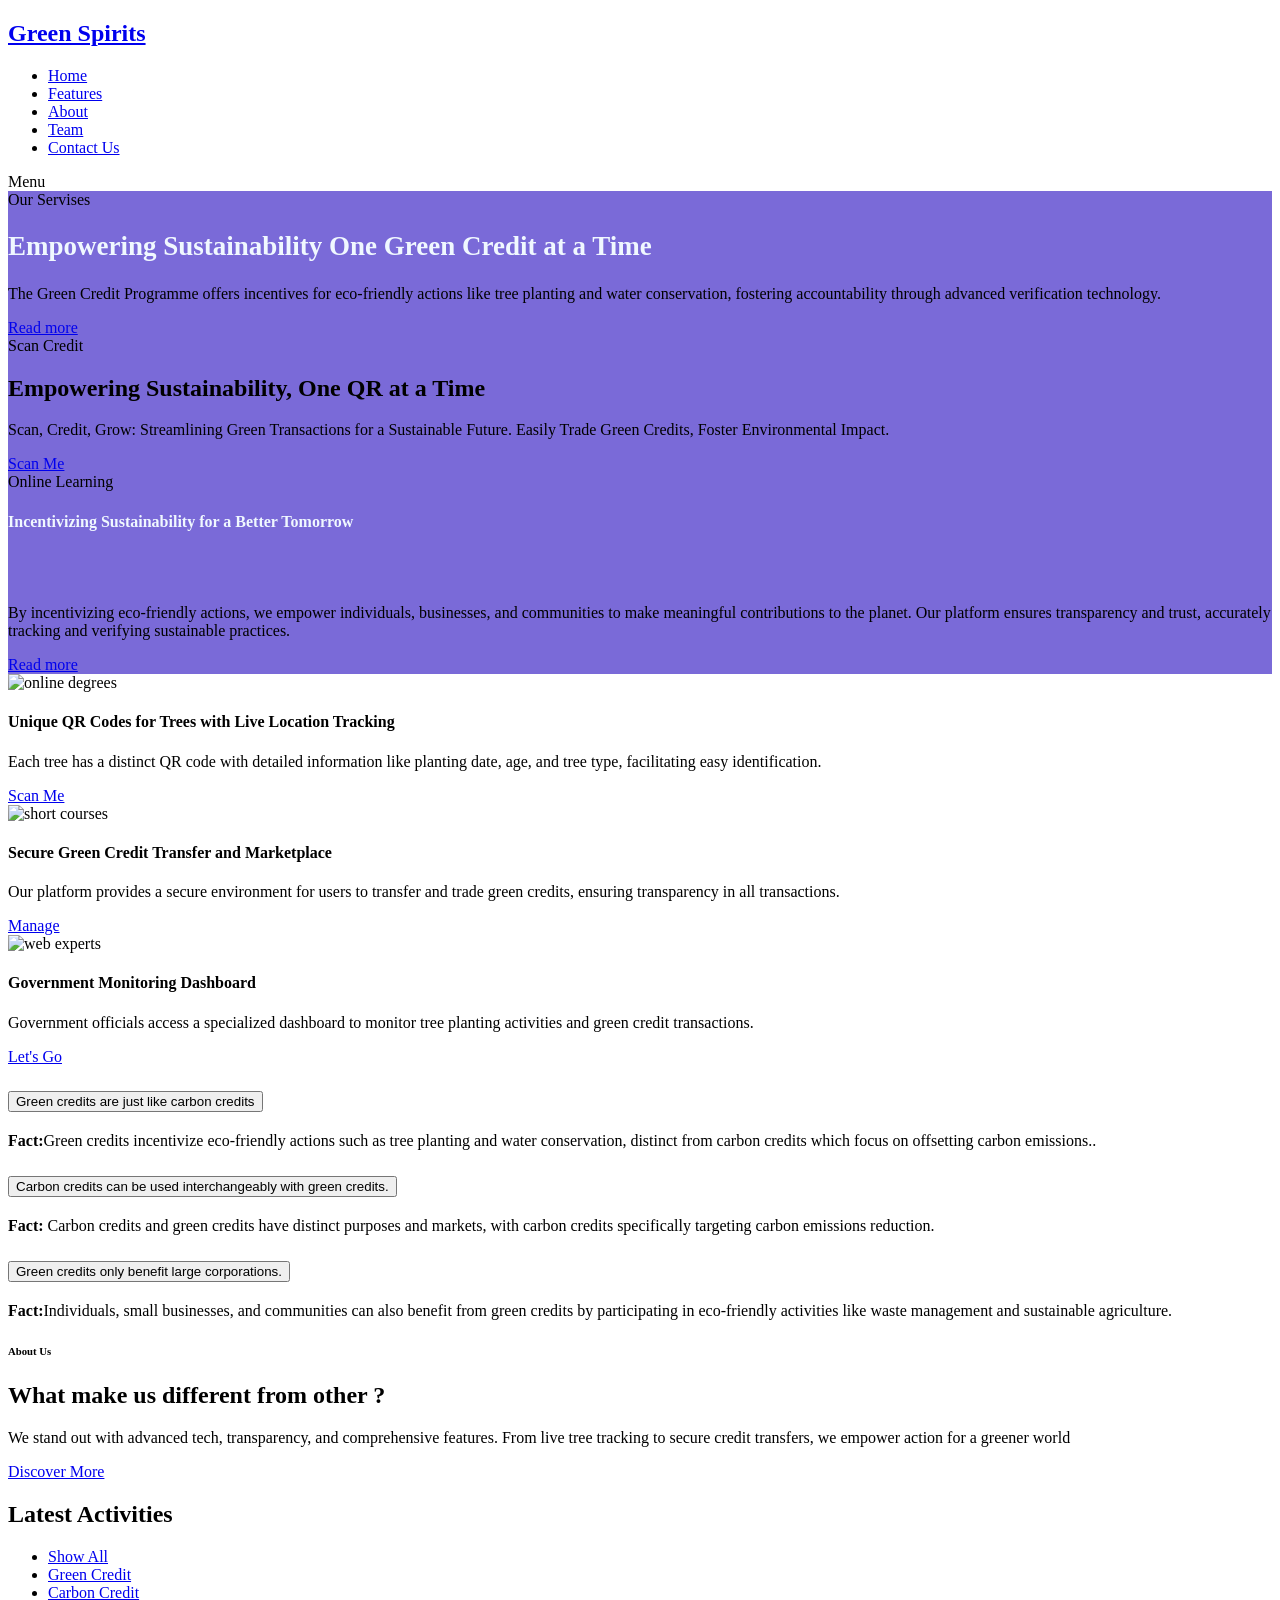
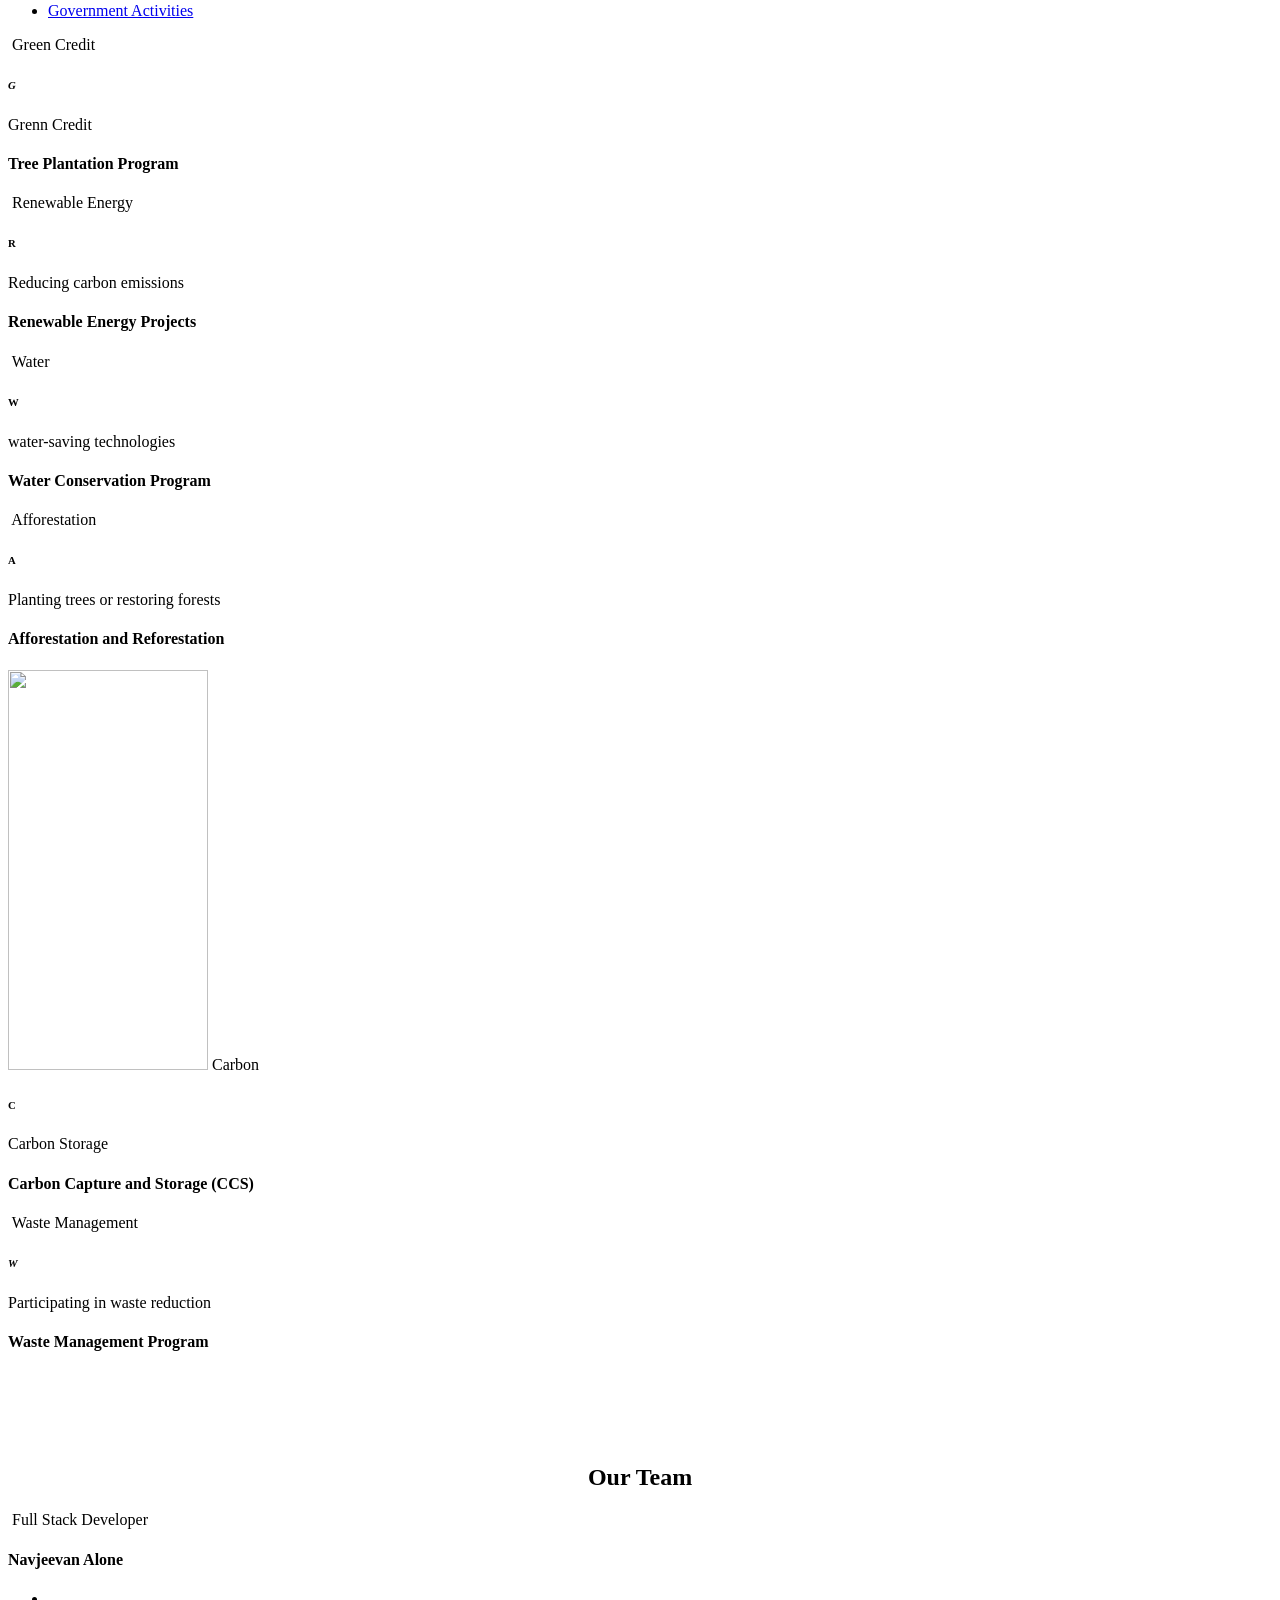
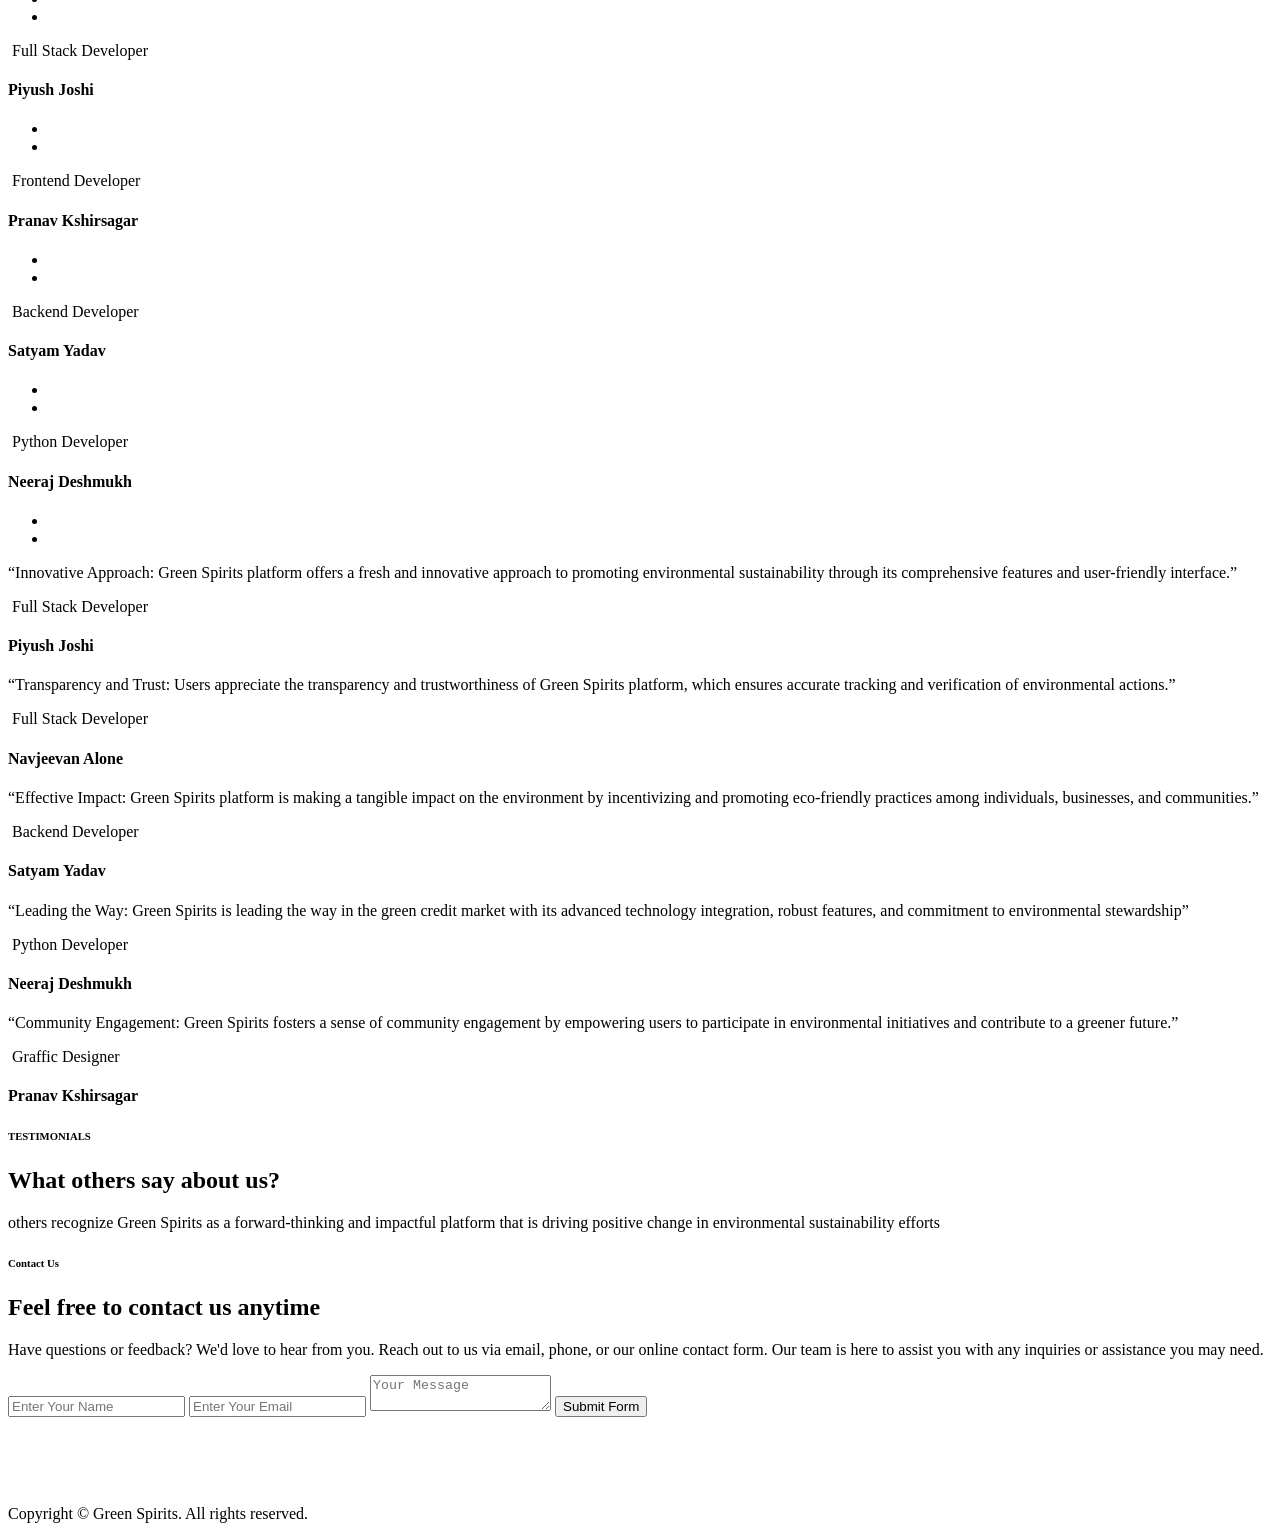
==== afterlogin.html @ 612f31e4 "Add files via upload" ====
<!DOCTYPE html>
<html lang="en">

  <head>

    <meta charset="utf-8">
    <meta name="viewport" content="width=device-width, initial-scale=1, shrink-to-fit=no">
    <link href="https://fonts.googleapis.com/css2?family=Poppins:wght@100;200;300;400;500;600;700;800;900&display=swap" rel="stylesheet">

    <title>Green Sprint - Redirecting...</title>

    <!-- Bootstrap core CSS -->
    <link href="vendor/bootstrap/css/bootstrap.min.css" rel="stylesheet">

    <link rel="icon" href="/scholar-1.0.0/assets/images/green spirt (1).png" type="image/x-icon">

    <!-- Supabase -->
    <script src="https://cdn.jsdelivr.net/npm/@supabase/supabase-js@2"></script>
    <script src="assets/js/config.js"></script>
    <script src="assets/js/supabase-client.js"></script>
    <script src="assets/js/auth.js"></script>

    <script>
      // Redirect to new dashboard
      document.addEventListener('DOMContentLoaded', async () => {
        GreenSprintDB.init();
        await AuthService.init();
        
        if (AuthService.isLoggedIn()) {
          window.location.href = 'dashboard.html';
        } else {
          window.location.href = 'login.html';
        }
      });
    </script>

    <!-- Additional CSS Files -->
    <link rel="stylesheet" href="assets/css/fontawesome.css">
    <link rel="stylesheet" href="assets/css/templatemo-scholar.css">
    <link rel="stylesheet" href="assets/css/owl.css">
    <link rel="stylesheet" href="assets/css/animate.css">
    <link rel="stylesheet"href="https://unpkg.com/swiper@7/swiper-bundle.min.css"/>
<!--

TemplateMo 586 Scholar

https://templatemo.com/tm-586-scholar

-->
  </head>

<body>

  <!-- ***** Preloader Start ***** -->
  <div id="js-preloader" class="js-preloader">
    <div class="preloader-inner">
      <span class="dot"></span>
      <div class="dots">
        <span></span>
        <span></span>
        <span></span>
      </div>
    </div>
  </div>
  <!-- ***** Preloader End ***** -->




<!--chatbot start    -->

  <script src="https://cdn.botpress.cloud/webchat/v1/inject.js"></script>
<script>
  window.botpressWebChat.init({
      "composerPlaceholder": "Enter Your Query ....",
      "botConversationDescription": "Helping Hand Towards Environment",
      "botId": "1c7bd4be-5b10-46ab-ae48-ccdf645365b9",
      "hostUrl": "https://cdn.botpress.cloud/webchat/v1",
      "messagingUrl": "https://messaging.botpress.cloud",
      "clientId": "1c7bd4be-5b10-46ab-ae48-ccdf645365b9",
      "webhookId": "aed8e1c9-b638-4c01-9fa4-49dba5bdf9b0",
      "lazySocket": true,
      "themeName": "prism",
      "botName": "Green Sprit",
      "phoneNumber": "+91 7588322212",
      "emailAddress": "drigoon2512M@gmail.com",
      "website": "https://piyush-joshi1.github.io/Green_Spirt/",
      "stylesheet": "https://webchat-styler-css.botpress.app/prod/6331f7d7-b573-46ec-953d-1a7614da09fb/v50190/style.css",
      "frontendVersion": "v1",
      "showBotInfoPage": true,
      "enableConversationDeletion": true,
      "theme": "prism",
      "themeColor": "#46a758",
      "allowedOrigins": []
  });
</script>

<!--   cahtbot end -->

  
  <!-- ***** Header Area Start ***** -->
  <header class="header-area header-sticky">
    <div class="container">
        <div class="row">
            <div class="col-12">
                <nav class="main-nav">
                    <!-- ***** Logo Start ***** -->

                    <a href="index.html" class="logo">
                        <h1>Green&nbsp;Spirits</h1>
                    </a>
                    
                    <!-- ***** Logo End ***** -->
                    <!-- ***** Serach Start ***** -->
                    
                    <!-- ***** Serach Start ***** -->
                    <!-- ***** Menu Start ***** -->
                    <ul class="nav">
                      <li class="scroll-to-section"><a href="#top" class="active">Home</a></li>
                      <li class="scroll-to-section"><a href="#services">Features</a></li>
                      <li class="scroll-to-section"><a href="#courses">About</a></li>
                      <li class="scroll-to-section"><a href="#team">Team</a></li>
                      <li class="scroll-to-section"><a href="#contact-form">Contact Us</a></li>
<!--                       <li class="scroll-to-section"><a href="./nlogin/dist/login.html">Login</a></li> -->
                  </ul>   
                    <a class='menu-trigger'>
                        <span>Menu</span>
                    </a>
                    <!-- ***** Menu End ***** -->
                </nav>
            </div>
        </div>
    </div>
  </header>
  <!-- ***** Header Area End ***** -->

  <div class="main-banner" id="top" class="img-fluid" style="background-color: #7a6ad8;">
    <div class="container">
      <div class="row">
        <div class="col-lg-12">
          <div class="owl-carousel owl-banner">
            <div class="item item-1">
              <div class="header-text">
                <span class="category">Our Servises</span>
                <h2 style="font-size: 27px;color:aliceblue">Empowering Sustainability One Green Credit at a Time</h3>
                <p style="">The Green Credit Programme offers incentives for eco-friendly actions like tree planting and water conservation, fostering accountability through advanced verification technology.</p>
                <div class="buttons">
                  <div class="main-button">
                    <a href="https://pib.gov.in/PressReleasePage.aspx?PRID=1989495">Read more</a>
                  </div>
                  <div class="icon-button">
                  </div>
                </div>
              </div>
            </div>
            <div class="item item-2">
              <div class="header-text">
                <span class="category">Scan Credit</span>
                <br>
                <h2>Empowering Sustainability, One QR at a Time</h2>
                <p>Scan, Credit, Grow: Streamlining Green Transactions for a Sustainable Future. Easily Trade Green Credits, Foster Environmental Impact.</p>
                <div class="buttons">
                  <div class="main-button">
                    <a href="https://en.wikipedia.org/wiki/National_Action_Plan_for_Climate_Change">Scan Me</a>
                  </div>
                  <div class="icon-button">
                  </div>
                </div>
              </div>
            </div>
            <div class="item item-3">

              <div class="header-text">
                <span class="category">Online Learning</span>
                <h4 style="color:aliceblue">Incentivizing Sustainability for a Better Tomorrow</h2><br><br>
<p style="color: black;"> By incentivizing eco-friendly actions, we empower individuals, businesses, and communities to make meaningful contributions to the planet. Our platform ensures transparency and trust, accurately tracking and verifying sustainable practices.</p>                <div class="buttons">
                  <div class="main-button">
                    <a href="#">Read more</a>
                  </div>
                  <div class="icon-button">
                  </div>
                </div>
              </div>
            </div>
          </div>
        </div>
      </div>
    </div>
  </div>

  <div class="services section" id="services">
    <div class="container">
      <div class="row">
        <div class="col-lg-4 col-md-6">
          <div class="service-item">
            <div class="icon">
              <img src="assets/images/service-01.png" alt="online degrees">
            </div>
            <div class="main-content">
              <h4>Unique QR Codes for Trees with Live Location Tracking</h4>
              <p>Each tree has a distinct QR code with detailed information like planting date, age, and tree type, facilitating easy identification.</p>
              <div class="main-button">
                <a href="#">Scan Me</a>
              </div>
            </div>
          </div>
        </div>
        <div class="col-lg-4 col-md-6">
          <div class="service-item">
            <div class="icon">
              <img src="assets/images/service-02.png" alt="short courses">
            </div>
            <div class="main-content">
              <h4>Secure Green Credit Transfer and Marketplace</h4>
              <p>Our platform provides a secure environment for users to transfer and trade green credits, ensuring transparency in all transactions.</p>
              <div class="main-button">
                <a href="#">Manage</a>
              </div>
            </div>
          </div>
        </div>
        <div class="col-lg-4 col-md-6">
          <div class="service-item">
            <div class="icon">
              <img src="assets/images/service-03.png" alt="web experts">
            </div>
            <div class="main-content">
              <h4>Government Monitoring Dashboard</h4>
              <p>Government officials access a specialized dashboard to monitor tree planting activities and green credit transactions.</p>
              <div class="main-button">
                <a href="#">Let's Go</a>
              </div>
            </div>
          </div>
        </div>
      </div>
    </div>
  </div>

  <div class="section about-us">
    <div class="container">
      <div class="row">
        <div class="col-lg-6 offset-lg-1">
          <div class="accordion" id="accordionExample">
            <div class="accordion-item">
              <h2 class="accordion-header" id="headingOne">
                <button class="accordion-button" type="button" data-bs-toggle="collapse" data-bs-target="#collapseOne" aria-expanded="true" aria-controls="collapseOne">
                  Green credits are just like carbon credits                </button>
              </h2>
              <div id="collapseOne" class="accordion-collapse collapse show" aria-labelledby="headingOne" data-bs-parent="#accordionExample">
                <div class="accordion-body">
                  <strong>Fact:</strong>Green credits incentivize eco-friendly actions such as tree planting and water conservation, distinct from carbon credits which focus on offsetting carbon emissions..
                </div>
              </div>
            </div>
            <div class="accordion-item">
              <h2 class="accordion-header" id="headingTwo">
                <button class="accordion-button collapsed" type="button" data-bs-toggle="collapse" data-bs-target="#collapseTwo" aria-expanded="false" aria-controls="collapseTwo">
                  Carbon credits can be used interchangeably with green credits.
                </button>
              </h2>
              <div id="collapseTwo" class="accordion-collapse collapse" aria-labelledby="headingTwo" data-bs-parent="#accordionExample">
                <div class="accordion-body">
                  <strong>Fact:</strong> Carbon credits and green credits have distinct purposes and markets, with carbon credits specifically targeting carbon emissions reduction.
                </div>
              </div>
            </div>
            <div class="accordion-item">
              <h2 class="accordion-header" id="headingThree">
                <button class="accordion-button collapsed" type="button" data-bs-toggle="collapse" data-bs-target="#collapseThree" aria-expanded="false" aria-controls="collapseThree">
                  Green credits only benefit large corporations.
                </button>
              </h2>
              <div id="collapseThree" class="accordion-collapse collapse" aria-labelledby="headingThree" data-bs-parent="#accordionExample">
                <div class="accordion-body">
                  <strong>Fact:</strong>Individuals, small businesses, and communities can also benefit from green credits by participating in eco-friendly activities like waste management and sustainable agriculture.
                </div>
              </div>
            </div>
            
          </div>
        </div>
        <div class="col-lg-5 align-self-center">
          <div class="section-heading">
            <h6>About Us</h6>
            <h2>What make us different from other ?</h2>
            <p>We stand out with advanced tech, transparency, and comprehensive features. From live tree tracking to secure credit transfers, we empower action for a greener world</p>
            <div class="main-button">
              <a href="#">Discover More</a>
            </div>
          </div>
        </div>
      </div>
    </div>
  </div>

  <section class="section courses" id="courses" >
    <div class="container">
      <div class="row">
        <div class="col-lg-12 text-center">
          <div class="section-heading">
            <h2>Latest Activities</h2>
          </div>
        </div>
      </div>
      <ul class="event_filter">
        <li>
          <a class="is_active" href="#!" data-filter="*">Show All</a>
        </li>
        <li>
          <a href="#!" data-filter=".design">Green Credit</a>
        </li>
        <li>
          <a href="#!" data-filter=".development">Carbon Credit</a>
        </li>
        <li>
          <a href="#!" data-filter=".wordpress">Government Activities</a>
        </li>
      </ul>
      <div class="row event_box">
        <div class="col-lg-4 col-md-6 align-self-center mb-30 event_outer col-md-6 design">
          <div class="events_item">
            <div class="thumb">
              <a href="https://pib.gov.in/PressReleaseIframePage.aspx?PRID=1967476"><img src="assets/images/Gemini_Generated_Image_szfjutszfjutszfj.jpeg" alt=""></a>
              <span class="category">Green Credit</span>
              <span class="price"><h6><em>G</em></h6></span>
            </div>
            <div class="down-content">
              <span class="author"> Grenn Credit</span>
              <h4>Tree Plantation Program</h4>
            </div>
          </div>
        </div>
        <div class="col-lg-4 col-md-6 align-self-center mb-30 event_outer col-md-6  development">
          <div class="events_item">
            <div class="thumb">
              <a href="https://pib.gov.in/PressReleaseIframePage.aspx?PRID=1983766"><img src="assets/images/Gemini_Generated_Image_j8ejslj8ejslj8ej.jpeg" alt=""></a>
              <span class="category">Renewable Energy</span>
              <span class="price"><h6><em></em>R</h6></span>
            </div>
            <div class="down-content">
              <span class="author">Reducing carbon emissions</span>
              <h4>Renewable Energy Projects</h4>
            </div>
          </div>
        </div>
        <div class="col-lg-4 col-md-6 align-self-center mb-30 event_outer col-md-6 design wordpress">
          <div class="events_item">
            <div class="thumb">
              <a href="https://waterstep.org/get-involved/?gad_source=1&gclid=Cj0KCQjwpNuyBhCuARIsANJqL9NCvIuiT5fyrSCt7BA1Vn4BYKNAgz3pe0KCMaAzWIu7nJJgNMlBp2saAkQhEALw_wcB"><img src="assets/images/Gemini_Generated_Image_v1o5pnv1o5pnv1o5.jpeg" alt=""></a>
              <span class="category">Water </span>
              <span class="price"><h6><em></em>W</h6></span>
            </div>
            <div class="down-content">
              <span class="author">water-saving technologies</span>
              <h4>Water Conservation Program</h4>
            </div>
          </div>
        </div>
        <div class="col-lg-4 col-md-6 align-self-center mb-30 event_outer col-md-6 development">
          <div class="events_item">
            <div class="thumb">
              <a href="https://pib.gov.in/Pressreleaseshare.aspx?PRID=1596332"><img src="assets/images/Gemini_Generated_Image_2i4qqn2i4qqn2i4q.jpeg" alt=""></a>
              <span class="category">Afforestation</span>
              <span class="price"><h6><em></em>A</h6></span>
            </div>
            <div class="down-content">
              <span class="author">Planting trees or restoring forests</span>
              <h4>Afforestation and Reforestation</h4>
            </div>
          </div>
        </div>
        <div class="col-lg-4 col-md-6 align-self-center mb-30 event_outer col-md-6 wordpress development">
          <div class="events_item">
            <div class="thumb">
              <a href="https://pib.gov.in/PressReleasePage.aspx?PRID=1923458"><img src="assets/images/Gemini_Generated_Image_d7zc1sd7zc1sd7zc.jpeg" alt="" height="400px" width="200px"></a>
              <span class="category">Carbon </span>
              <span class="price"><h6><em></em>C</h6></span>
            </div>
            <div class="down-content">
              <span class="author">Carbon Storage</span>
              <h4>Carbon Capture and Storage (CCS)</h4>
            </div>
          </div>
        </div>

        <div class="col-lg-4 col-md-6 align-self-center mb-30 event_outer col-md-6 wordpress design">
          <div class="events_item">
            <div class="thumb">
              <a href="https://www.investindia.gov.in/waste-to-wealth"><img src="assets/images/Gemini_Generated_Image_vrzmnvrzmnvrzmnv.jpeg" alt=""></a>
              <span class="category">Waste Management</span>
              <span class="price"><h6><em>W</em></h6></span>
            </div>
            <div class="down-content">
              <span class="author">Participating in waste reduction</span>
              <h4>Waste Management Program</h4>
            </div>
          </div>
        </div>
      </div>
    </div>
  </section>
<br><br><br>
 
<br>
<center> <h2>Our Team</h2></center>
     
 



  <div class="team section" id="team">
    <div class="container" >
      <div class="row">
        <div class="col-lg-4 col-md-6">
          <div class="team-member">
            <div class="main-content">
              <img src="assets/images/WhatsApp Image 2024-05-28 at 5.26.46 PM (1).jpeg" alt="">
              <span class="category">Full Stack Developer</span>
              <h4>Navjeevan Alone</h4>
              <ul class="social-icons">
                <li><a href="https://www.instagram.com/navjeevanalone1/"><i class="fab fa-instagram"></i></a></li>
                <li><a href="https://www.linkedin.com/in/navjeevanalone/"><i class="fab fa-linkedin"></i></a></li>
              </ul>
            </div>
          </div>
        </div>

        <div class="col-lg-4 col-md-6">
          <div class="team-member">
            <div class="main-content">
              <img src="assets/images/Untitled design (5).png" alt="">
              <span class="category">Full Stack Developer</span>
              <h4>Piyush Joshi</h4>
              <ul class="social-icons">
                <li><a href="https://www.instagram.com/piyush_joshi30?igsh=MXZoYmNpNDU3YXg1OQ=="><i class="fab fa-instagram"></i></a></li>
                <li><a href="https://www.linkedin.com/in/piyush-joshi-81403925a/"><i class="fab fa-linkedin"></i></a></li>
              </ul>
            </div>
          </div>
        </div>

        <div class="col-lg-4 col-md-6">
          <div class="team-member">
            <div class="main-content">
              <img src="assets/images/WhatsApp Image 2024-05-28 at 5.26.46 PM.jpeg" alt="">
              <span class="category">Frontend Developer</span>
              <h4>Pranav Kshirsagar</h4>
              <ul class="social-icons">
                <li><a href="https://www.instagram.com/piyush_joshi30?igsh=MXZoYmNpNDU3YXg1OQ=="><i class="fab fa-instagram"></i></a></li>
                <li><a href="https://www.linkedin.com/in/piyush-joshi-81403925a/"><i class="fab fa-linkedin"></i></a></li>
              </ul>
            </div>
          </div>
        </div>


        </div>
        </div>
        </div>



        <div class="team section" id="team">
          <div class="container">
            <div class="row justify-content-center"> <!-- Add justify-content-center class -->



        

        
        <div class="col-lg-4 col-md-6">
          <div class="team-member">
            <div class="main-content">
              <img src="assets/images/Untitled design (4).png" alt="">
              <span class="category">Backend Developer</span>
              <h4>Satyam Yadav</h4>
              <ul class="social-icons">
                <li><a href="https://www.instagram.com/satyam_yadav_1947?igsh=MTlwMnRwYm9qcGF2bA=="><i class="fab fa-instagram"></i></a></li>
                <li><a href="https://www.linkedin.com/in/satyam-yadav-8b9866258/"><i class="fab fa-linkedin"></i></a></li>
              </ul>
            </div>
          </div>
        </div>

        <div class="col-lg-4 col-md-6">
          <div class="team-member">
            <div class="main-content">
              <img src="assets/images/Untitled design (3).png" alt="">
              <span class="category">Python Developer</span>
              <h4>Neeraj Deshmukh</h4>
              <ul class="social-icons">
                <li><a href="https://www.instagram.com/neeraj_2028?igsh=MWExMXJ6Z2ZzbDBpZg=="><i class="fab fa-instagram"></i></a></li>
                <li><a href="https://www.linkedin.com/in/neeraj-deshmukh-/"><i class="fab fa-linkedin"></i></a></li>
              </ul>
            </div>
          </div>
        </div>


        
      </div>
    </div>
  </div> 



  <div class="section testimonials">
    <div class="container">
      <div class="row">
        <div class="col-lg-7">
          <div class="owl-carousel owl-testimonials">
            <div class="item">
              <p>“Innovative Approach: Green Spirits platform offers a fresh and innovative approach to promoting environmental sustainability through its comprehensive features and user-friendly interface.”</p>
              <div class="author">
                <img src="assets/images/Untitled design (5).png" alt="">
                <span class="category">Full Stack Developer</span>
                <h4>Piyush Joshi</h4>
              </div>
            </div>
            <div class="item">
              <p>“Transparency and Trust: Users appreciate the transparency and trustworthiness of Green Spirits platform, which ensures accurate tracking and verification of environmental actions.”</p>
              <div class="author">
                <img src="assets/images/WhatsApp Image 2024-05-28 at 5.26.46 PM (1).jpeg" alt="">
                <span class="category">Full Stack Developer</span>
                <h4>Navjeevan Alone</h4>
              </div>
            </div>
            <div class="item">
              <p>“Effective Impact: Green Spirits platform is making a tangible impact on the environment by incentivizing and promoting eco-friendly practices among individuals, businesses, and communities.”</p>
              <div class="author">
                <img src="assets/images/Untitled design (4).png" alt="">
                <span class="category">Backend Developer</span>
                <h4>Satyam Yadav</h4>
              </div>
            </div>
            <div class="item">
              <p>“Leading the Way: Green Spirits is leading the way in the green credit market with its advanced technology integration, robust features, and commitment to environmental stewardship”</p>
              <div class="author">
                <img src="assets/images/Untitled design (3).png" alt="">
                <span class="category">Python Developer</span>
                <h4>Neeraj Deshmukh</h4>
              </div>
            </div>
            <div class="item">
              <p>“Community Engagement: Green Spirits fosters a sense of community engagement by empowering users to participate in environmental initiatives and contribute to a greener future.”</p>
              <div class="author">
                <img src="assets/images/WhatsApp Image 2024-05-28 at 5.26.46 PM.jpeg" alt="">
                <span class="category">Graffic Designer</span>
                <h4>Pranav Kshirsagar</h4>
              </div>
            </div>
          </div>
        </div>
        <div class="col-lg-5 align-self-center">
          <div class="section-heading">
            <h6>TESTIMONIALS</h6>
            <h2>What others say about us?</h2>
            <p> others recognize Green Spirits as a forward-thinking and impactful platform that is driving positive change in environmental sustainability efforts</p>
          </div>
        </div>
      </div>
    </div>
  </div>

  
  <div class="contact-us section" id="contact">
    <div class="container">
      <div class="row">
        <div class="col-lg-6  align-self-center">
          <div class="section-heading">
            <h6>Contact Us</h6>
            <h2>Feel free to contact us anytime</h2>
            <p>Have questions or feedback? We'd love to hear from you. Reach out to us via email, phone, or our online contact form. Our team is here to assist you with any inquiries or assistance you may need.</p>
            
          </div>
        </div>
        <div class="col-lg-6">
          <div class="contact-us-content">
                 <form action="https://api.web3forms.com/submit" method="POST" id="contact-form">

                  <!-- Replace with your Access Key -->
                  <input type="hidden" name="access_key" value="c0884ef8-d3bb-43b1-9940-69359ff19f3c">
                 <!-- ✅ Correct. Full URL with https:// -->
<input type="hidden" name="redirect" value="https://greenspirits.vercel.app/">

                  <!-- Form Inputs. Each input must have a name="" attribute -->
                  <input type="text" name="name"  placeholder="Enter Your Name" required>
                  <input type="email" name="email" placeholder="Enter Your Email" required>
                  <textarea name="message" placeholder="Your Message" required></textarea>
              
              
              
                  <button type="submit" aria-placeholder="Submit ">Submit Form</button>

              
                 
                 
                
          </div><br>
      </div>
      <br>
      <br><br>

  <footer>
    <div class="container">
      <div class="col-lg-12">
        <p>Copyright © Green Spirits. All rights reserved. &nbsp;&nbsp;&nbsp; </p>
      </div>
    </div>
  </footer>

  <!-- Scripts -->
  <!-- Bootstrap core JavaScript -->
  <script src="vendor/jquery/jquery.min.js"></script>
  <script src="vendor/bootstrap/js/bootstrap.min.js"></script>
  <script src="assets/js/isotope.min.js"></script>
  <script src="assets/js/owl-carousel.js"></script>
  <script src="assets/js/counter.js"></script>
  <script src="assets/js/custom.js"></script>
  <script>
    window.onload = function() {
        // Reset the form fields when the page loads
        document.getElementById("form").reset();
        alert("mail send succesfully")

        
    };
</script>

  <script src="https://web3forms.com/client/script.js" async defer></script>


  </body>
</html>
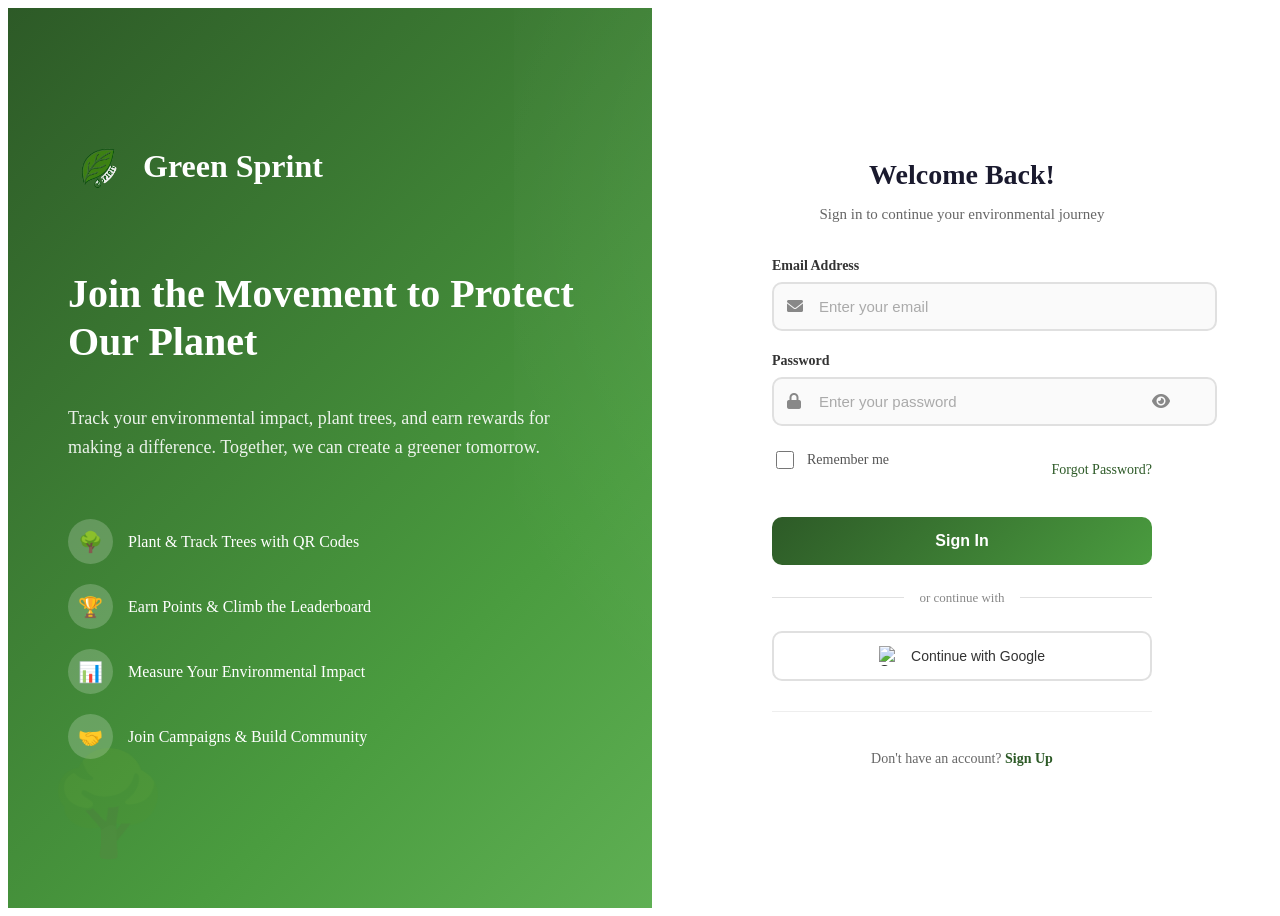
==== commit dcef8679: "Update afterlogin.html" ====
--- a/afterlogin.html
+++ b/afterlogin.html
@@ -583,7 +583,7 @@
                   <!-- Replace with your Access Key -->
                   <input type="hidden" name="access_key" value="c0884ef8-d3bb-43b1-9940-69359ff19f3c">
                  <!-- ✅ Correct. Full URL with https:// -->
-<input type="hidden" name="redirect" value="https://greenspirits.vercel.app/">
+<input type="hidden" name="redirect" value="https://greenspirint.vercel.app/">
 
                   <!-- Form Inputs. Each input must have a name="" attribute -->
                   <input type="text" name="name"  placeholder="Enter Your Name" required>
--- a/assets/css/templatemo-scholar.css
+++ b/assets/css/templatemo-scholar.css
@@ -0,0 +1,1908 @@
+/* 
+
+TemplateMo 586 Scholar
+
+https://templatemo.com/tm-586-scholar
+
+*/
+
+/* ---------------------------------------------
+Table of contents
+------------------------------------------------
+01. font & reset css
+02. reset
+03. global styles
+04. header
+05. banner
+06. features
+07. testimonials
+08. contact
+09. footer
+
+--------------------------------------------- */
+/* 
+---------------------------------------------
+font & reset css
+--------------------------------------------- 
+*/
+@import url("https://fonts.googleapis.com/css2?family=Poppins:wght@100;200;300;400;500;600;700;800;900");
+/* 
+---------------------------------------------
+reset
+--------------------------------------------- 
+*/
+html, body, div, span, applet, object, iframe, h1, h2, h3, h4, h5, h6, p, blockquote, div
+pre, a, abbr, acronym, address, big, cite, code, del, dfn, em, font, img, ins, kbd, q,
+s, samp, small, strike, strong, sub, sup, tt, var, b, u, i, center, dl, dt, dd, ol, ul, li,
+figure, header, nav, section, article, aside, footer, figcaption {
+  margin: 0;
+  padding: 0;
+  border: 0;
+  outline: 0;
+}
+
+.clearfix:after {
+  content: ".";
+  display: block;
+  clear: both;
+  visibility: hidden;
+  line-height: 0;
+  height: 0;
+}
+
+.clearfix {
+  display: inline-block;
+}
+
+html[xmlns] .clearfix {
+  display: block;
+}
+
+* html .clearfix {
+  height: 1%;
+}
+
+ul, li {
+  padding: 0;
+  margin: 0;
+  list-style: none;
+}
+
+header, nav, section, article, aside, footer, hgroup {
+  display: block;
+}
+
+* {
+  box-sizing: border-box;
+}
+
+html, body {
+  font-family: 'Poppins', sans-serif;
+  -ms-text-size-adjust: 100%;
+  -webkit-font-smoothing: antialiased;
+  -moz-osx-font-smoothing: grayscale;
+}
+
+a {
+  text-decoration: none !important;
+}
+
+h1, h2, h3, h4, h5, h6 {
+  color: #1e1e1e;
+  margin-top: 0px;
+  margin-bottom: 0px;
+  font-weight: 700;
+}
+
+ul {
+  margin-bottom: 0px;
+}
+
+p {
+  font-size: 14px;
+  line-height: 28px;
+  color: #4a4a4a;
+}
+
+img {
+  width: 100%;
+  overflow: hidden;
+}
+
+/* 
+---------------------------------------------
+Global Styles
+--------------------------------------------- 
+*/
+html,
+body {
+  font-family: 'Poppins', sans-serif;
+}
+
+::selection {
+  background: #7a6ad8;
+  color: #fff;
+}
+
+::-moz-selection {
+  background: #7a6ad8;
+  color: #fff;
+}
+
+.section {
+  padding-top: 30px;
+  margin-top: 120px;
+}
+
+.section-heading {
+  margin-bottom: 60px;
+}
+
+.section-heading h2 {
+  font-size: 36px;
+  font-weight: 600;
+  text-transform: capitalize;
+  margin: 20px 0;
+  line-height: 44px;
+}
+
+.section-heading h2 em {
+  color: #7a6ad8;
+  font-style: normal;
+}
+
+.section-heading h6 {
+  color: #7a6ad8;
+  font-size: 14px;
+  text-transform: uppercase;
+  font-weight: 600;
+}
+
+.main-button a {
+  display: inline-block;
+  background-color: #fff;
+  color: #7a6ad8;
+  font-size: 14px;
+  font-weight: 500;
+  height: 40px;
+  line-height: 40px;
+  padding: 0px 25px;
+  border-radius: 20px;
+  transition: all .3s;
+}
+
+.main-button a:hover {
+  background-color: #7a6ad8;
+  color: #fff;
+}
+
+/* 
+---------------------------------------------
+Pre-loader Style
+--------------------------------------------- 
+*/
+
+.js-preloader {
+  position: fixed;
+  top: 0;
+  left: 0;
+  right: 0;
+  bottom: 0;
+  background-color: rgba(0,0,0,0.99);
+  display: -webkit-box;
+  display: flex;
+  -webkit-box-align: center;
+  align-items: center;
+  -webkit-box-pack: center;
+  justify-content: center;
+  opacity: 1;
+  visibility: visible;
+  z-index: 9999;
+  -webkit-transition: opacity 0.25s ease;
+  transition: opacity 0.25s ease;
+}
+
+.js-preloader.loaded {
+  opacity: 0;
+  visibility: hidden;
+  pointer-events: none;
+}
+
+@-webkit-keyframes dot {
+  50% {
+      -webkit-transform: translateX(96px);
+      transform: translateX(96px);
+  }
+}
+
+@keyframes dot {
+  50% {
+      -webkit-transform: translateX(96px);
+      transform: translateX(96px);
+  }
+}
+
+@-webkit-keyframes dots {
+  50% {
+      -webkit-transform: translateX(-31px);
+      transform: translateX(-31px);
+  }
+}
+
+@keyframes dots {
+  50% {
+      -webkit-transform: translateX(-31px);
+      transform: translateX(-31px);
+  }
+}
+
+.preloader-inner {
+  position: relative;
+  width: 142px;
+  height: 40px;
+  background: transparent;
+}
+
+.preloader-inner .dot {
+  position: absolute;
+  width: 16px;
+  height: 16px;
+  top: 12px;
+  left: 15px;
+  background: #7a6ad8;
+  border-radius: 50%;
+  -webkit-transform: translateX(0);
+  transform: translateX(0);
+  -webkit-animation: dot 2.8s infinite;
+  animation: dot 2.8s infinite;
+}
+
+.preloader-inner .dots {
+  -webkit-transform: translateX(0);
+  transform: translateX(0);
+  margin-top: 12px;
+  margin-left: 31px;
+  -webkit-animation: dots 2.8s infinite;
+  animation: dots 2.8s infinite;
+}
+
+.preloader-inner .dots span {
+  display: block;
+  float: left;
+  width: 16px;
+  height: 16px;
+  margin-left: 16px;
+  background: #7a6ad8;
+  border-radius: 50%;
+}
+
+
+
+/* 
+---------------------------------------------
+Header Style
+--------------------------------------------- 
+*/
+
+.background-header {
+  background-color: #7a6ad8 !important;
+  border-radius: 0px 0px 25px 25px;
+  height: 80px!important;
+  position: fixed!important;
+  top: 0!important;
+  left: 0;
+  right: 0;
+  box-shadow: 0px 0px 10px rgba(0,0,0,0.15)!important;
+  -webkit-transition: all .5s ease 0s;
+  -moz-transition: all .5s ease 0s;
+  -o-transition: all .5s ease 0s;
+  transition: all .5s ease 0s;
+}
+
+.header-area {
+  position: absolute;
+  background-color: transparent;
+  top: 40px;
+  left: 0;
+  right: 0;
+  z-index: 100;
+  -webkit-transition: all .5s ease 0s;
+  -moz-transition: all .5s ease 0s;
+  -o-transition: all .5s ease 0s;
+  transition: all .5s ease 0s;
+}
+
+.header-area .main-nav {
+  background: transparent;
+  display: flex
+}
+
+.header-area .main-nav .logo {
+  -webkit-transition: all 0.3s ease 0s;
+  -moz-transition: all 0.3s ease 0s;
+  -o-transition: all 0.3s ease 0s;
+  transition: all 0.3s ease 0s;
+  display: inline-block;
+}
+
+.header-area .main-nav .logo h1 {
+  font-size: 36px;
+  text-transform: uppercase;
+  color: #fff;
+  font-weight: 600;
+  margin-right: 20px;
+  padding-right: 20px;
+  border-right: 1px solid rgba(250, 250, 250, 0.3);
+}
+
+.background-header .main-nav .logo,
+.background-header .main-nav #search {
+  margin-top: 18px;
+}
+
+.header-area .main-nav #search {
+  position: relative;
+}
+
+.header-area .main-nav #search input {
+  background-color: rgba(255, 255, 255, 0.10);
+  height: 44px;
+  width: 250px;
+  border-radius: 23px;
+  border: none;
+  color: #fff;
+  font-size: 14px;
+  font-weight: 300;
+  padding: 0px 20px 0px;
+}
+
+.header-area .main-nav #search input::placeholder {
+  color: rgba(250, 250, 250, 0.75);
+}
+
+.header-area .main-nav #search i {
+  position: absolute;
+  color: #fff;
+  right: 20px;
+  top: 15px;
+  font-size: 16px;
+}
+
+.header-area .main-nav ul.nav {
+  border-radius: 0px 0px 25px 25px;
+  flex-basis: 100%;
+  margin-right: 0px;
+  justify-content: right;
+  -webkit-transition: all 0.3s ease 0s;
+  -moz-transition: all 0.3s ease 0s;
+  -o-transition: all 0.3s ease 0s;
+  transition: all 0.3s ease 0s;
+  position: relative;
+  z-index: 999;
+}
+
+.header-area .main-nav .nav li:last-child {
+  padding-right: 0px;
+}
+
+.header-area .main-nav .nav li {
+  padding-left: 5px;
+  padding-right: 5px;
+  height: 40px;
+  line-height: 40px;
+}
+
+.header-area .main-nav .nav li a {
+  display: block;
+  padding-left: 20px;
+  padding-right: 20px;
+  border-radius: 20px;
+  font-weight: 300;
+  font-size: 14px;
+  height: 40px;
+  line-height: 40px;
+  text-transform: capitalize;
+  color: #fff;
+  -webkit-transition: all 0.4s ease 0s;
+  -moz-transition: all 0.4s ease 0s;
+  -o-transition: all 0.4s ease 0s;
+  transition: all 0.4s ease 0s;
+  border: transparent;
+  letter-spacing: .25px;
+}
+
+.background-header .main-nav .nav {margin-top: 20px;}
+
+.background-header .main-nav .nav li {
+  height: 80px;
+  line-height: 80px;
+}
+
+.header-area .main-nav .nav li:hover a {
+  opacity: 0.8;
+}
+.header-area .main-nav .nav li a.active {
+  color: #fff;
+  background-color: rgba(255, 255, 255, 0.10);
+  opacity: 1;
+}
+
+.background-header .main-nav .nav li:hover a {
+  opacity: 0.8;
+}
+.background-header .main-nav .nav li a.active {
+  color: #fff;
+  background-color: rgba(255, 255, 255, 0.10);
+  opacity: 1;
+}
+
+.header-area .main-nav .menu-trigger {
+  cursor: pointer;
+  position: absolute;
+  top: 33px;
+  width: 32px;
+  height: 40px;
+  text-indent: -9999em;
+  z-index: 99;
+  right: 20px;
+  display: none;
+}
+
+.background-header .main-nav .menu-trigger {
+  top: 20px;
+}
+
+.header-area .main-nav .menu-trigger span,
+.header-area .main-nav .menu-trigger span:before,
+.header-area .main-nav .menu-trigger span:after {
+  -moz-transition: all 0.4s;
+  -o-transition: all 0.4s;
+  -webkit-transition: all 0.4s;
+  transition: all 0.4s;
+  background-color: #fff;
+  display: block;
+  position: absolute;
+  width: 30px;
+  height: 2px;
+  left: 0;
+}
+
+.header-area .main-nav .menu-trigger span:before,
+.header-area .main-nav .menu-trigger span:after {
+  -moz-transition: all 0.4s;
+  -o-transition: all 0.4s;
+  -webkit-transition: all 0.4s;
+  transition: all 0.4s;
+  background-color: #fff;
+  display: block;
+  position: absolute;
+  width: 30px;
+  height: 2px;
+  left: 0;
+  width: 75%;
+}
+
+.header-area .main-nav .menu-trigger span:before,
+.header-area .main-nav .menu-trigger span:after {
+  content: "";
+}
+
+.header-area .main-nav .menu-trigger span {
+  top: 16px;
+}
+
+.header-area .main-nav .menu-trigger span:before {
+  -moz-transform-origin: 33% 100%;
+  -ms-transform-origin: 33% 100%;
+  -webkit-transform-origin: 33% 100%;
+  transform-origin: 33% 100%;
+  top: -10px;
+  z-index: 10;
+}
+
+.header-area .main-nav .menu-trigger span:after {
+  -moz-transform-origin: 33% 0;
+  -ms-transform-origin: 33% 0;
+  -webkit-transform-origin: 33% 0;
+  transform-origin: 33% 0;
+  top: 10px;
+}
+
+.header-area .main-nav .menu-trigger.active span,
+.header-area .main-nav .menu-trigger.active span:before,
+.header-area .main-nav .menu-trigger.active span:after {
+  background-color: transparent;
+  width: 100%;
+}
+
+.header-area .main-nav .menu-trigger.active span:before {
+  -moz-transform: translateY(6px) translateX(1px) rotate(45deg);
+  -ms-transform: translateY(6px) translateX(1px) rotate(45deg);
+  -webkit-transform: translateY(6px) translateX(1px) rotate(45deg);
+  transform: translateY(6px) translateX(1px) rotate(45deg);
+  background-color: #fff;
+}
+
+.background-header .main-nav .menu-trigger.active span:before {
+  background-color: #fff;
+}
+
+.header-area .main-nav .menu-trigger.active span:after {
+  -moz-transform: translateY(-6px) translateX(1px) rotate(-45deg);
+  -ms-transform: translateY(-6px) translateX(1px) rotate(-45deg);
+  -webkit-transform: translateY(-6px) translateX(1px) rotate(-45deg);
+  transform: translateY(-6px) translateX(1px) rotate(-45deg);
+  background-color: #fff;
+}
+
+.background-header .main-nav .menu-trigger.active span:after {
+  background-color: #fff;
+}
+
+.header-area.header-sticky .nav li a.active {
+  color: #fff;
+}
+
+.visible{
+  display:inline !important;
+}
+
+@media (max-width: 1200px) {
+  .header-area .main-nav .nav li {
+    padding-left: 2px;
+    padding-right: 2px;
+  }
+  .header-area .main-nav .nav li a {
+    padding-left: 10px;
+    padding-right: 10px;
+  }
+
+}
+
+@media (max-width: 767px) {
+  .background-header .main-nav .nav,
+  .header-area .main-nav .nav {
+    background-color: #f1f0fe;
+  }
+  .background-header .main-nav .nav li a,
+  .header-area .main-nav .nav li a {
+    line-height: 50px;
+    height: 50px;
+    font-weight: 400;
+    color: #1e1e1e;
+    background-color: #f1f0fe;
+     border-radius: 0px 0px 25px 25px;
+  }
+  .background-header .main-nav .nav li,
+  .header-area .main-nav .nav li {
+    border-top: 1px solid #ddd;
+    background-color: #f1f0fe;
+    height: 50px;
+    border-radius: 0px 0px 25px 25px;
+  }
+  .background-header .main-nav .nav li:last-child,
+  .header-area .main-nav .nav li:last-child {
+    border-radius: 0px 0px 25px 25px;
+  }
+  .header-area .main-nav .nav {
+    height: auto;
+    flex-basis: 100%;
+  }
+  .header-area .main-nav .logo {
+    position: absolute;
+    left: 30px;
+    top: 0px;
+  }
+  .background-header .main-nav .logo {
+    top: 0px;
+  }
+  .background-header .main-nav .border-button {
+    top: 0px !important;
+  }
+  .header-area .main-nav .border-button {
+    position: absolute;
+    top: 15px;
+    right: 70px;
+  }
+  .header-area.header-sticky .nav li a:hover,
+  .header-area.header-sticky .nav li a.active {
+    color: #7a6ad8!important;
+    opacity: 1;
+  }
+  .header-area.header-sticky .nav li.search-icon a {
+    width: 100%;
+  }
+  .header-area {
+    background-color: transparent;
+    padding: 0px 15px;
+    height: 80px;
+    box-shadow: none;
+    text-align: center;
+  }
+  .header-area .container {
+    padding: 0px;
+  }
+  .header-area .logo {
+    margin-left: 0px;
+    margin-top: 30px;
+  }
+  .header-area .menu-trigger {
+    display: block !important;
+  }
+  .header-area .main-nav {
+    overflow: hidden;
+  }
+  .header-area .main-nav .nav {
+    float: none;
+    width: 100%;
+    display: none;
+    -webkit-transition: all 0s ease 0s;
+    -moz-transition: all 0s ease 0s;
+    -o-transition: all 0s ease 0s;
+    transition: all 0s ease 0s;
+    margin-left: 0px;
+  }
+  .header-area .main-nav .nav li:first-child {
+    border-top: 1px solid #eee;
+  }
+  .header-area.header-sticky .nav {
+    margin-top: 100px !important;
+  }
+  .background-header.header-sticky .nav {
+    margin-top: 80px !important;
+  }
+  .header-area .main-nav .nav li {
+    width: 100%;
+    background: #fff;
+    padding-left: 0px !important;
+    padding-right: 0px !important;
+  }
+  
+}
+
+/* 
+---------------------------------------------
+Banner Style
+--------------------------------------------- 
+*/
+
+.main-banner {
+  background-image: url(../images/banner-bg.jpg);
+  background-position: right bottom;
+  background-repeat: no-repeat;
+  object-fit: cover;
+  padding: 170px 0px 120px 0px;
+}
+
+.main-banner .item-1 {
+  background-image: url(../images/Designer\ \(2\).png);
+}
+
+.main-banner .item-2 {
+  background-image: url(../images/Designer\ \(1\).png);
+}
+
+.main-banner .item-3 {
+  background-image: url(../images/Designer.png);
+}
+
+.main-banner .item {
+  background-repeat: no-repeat;
+  background-position: center center;
+  background-size: cover;
+  border-radius: 25px;
+  padding: 100px 100px;
+  margin-left: 130px;
+}
+
+.main-banner .item span.category {
+  background-color: #0ba32c;
+  color: #fff;
+  font-size: 14px;
+  text-transform: uppercase;
+  padding: 5px 15px;
+  border-radius: 20px;
+  display: inline-block;
+  margin-bottom: 50px;
+}
+
+.main-banner .item h2 {
+  font-size: 48px;
+  font-weight: 700;
+  color: #fff;
+  line-height: 70px;
+  width: 60%;
+  margin-bottom: 40px;
+}
+
+.main-banner .item p {
+  color: #fff;
+  width: 65%;
+}
+
+.main-banner .item .buttons {
+  display: flex;
+  margin-top: 50px;
+}
+
+.main-banner .item .buttons .main-button {
+  margin-right: 30px;
+}
+
+.main-banner .item .buttons .main-button a {
+  font-size: 14px;
+  color: #0a0a0a;
+  background-color: #fff;
+  display: inline-block;
+  height: 50px;
+  line-height: 50px;
+  padding: 0px 25px;
+  border-radius: 25px;
+  font-weight: 500;
+}
+
+.main-banner .item .buttons .icon-button i {
+  color: #7a6ad8;
+  background-color: #fff;
+  display: inline-block;
+  height: 50px;
+  width: 50px;
+  text-align: center;
+  line-height: 50px;
+  border-radius: 50%;
+  margin-right: 10px;
+  font-size: 16px;
+}
+
+.main-banner .item .buttons .icon-button a {
+  color: #fff;
+  font-size: 14px;
+  font-weight: 500;
+}
+
+.main-banner .owl-nav {
+  position: absolute;
+  max-width: 1320px;
+  bottom: 23px;
+  left: 0;
+  text-align: right;
+}
+
+.main-banner .owl-nav .owl-prev i,
+.main-banner .owl-nav .owl-next i {
+  width: 50px;
+  height: 50px;
+  line-height: 50px;
+  font-size: 24px;
+  display: inline-block;
+  color: #fff;
+  background-color: rgba(255, 255, 255, 0.2);
+  border-radius: 50%;
+  opacity: 1;
+  transition: all .3s;
+}
+
+.main-banner .owl-nav .owl-prev i {
+  position: absolute;
+  bottom: 65px;
+}
+
+.main-banner .owl-nav .owl-prev i:hover,
+.main-banner .owl-nav .owl-next i:hover {
+  opacity: 1;
+  background-color: rgba(255, 255, 255, 0.5);
+}
+
+
+/* 
+---------------------------------------------
+Services Style
+--------------------------------------------- 
+*/
+
+.services .service-item:hover .icon img {
+  margin-top: -10px;
+}
+
+.services .service-item {
+  position: relative;
+  margin-top: 95px;
+}
+
+.services .service-item .icon {
+  width: 190px;
+  height: 190px;
+  display: inline-block;
+  text-align: center;
+  line-height: 190px;
+  background-color: #7a6ad8;
+  border-radius: 50%;
+  position: absolute;
+  right: 0;
+  top: -95px;
+}
+
+.services .service-item .icon img {
+  max-width: 86px;
+  transition: all .2s;
+}
+
+.services .service-item .main-content {
+  border-radius: 25px;
+  padding: 80px 30px 50px 30px;
+  background-color: #f1f0fe;
+  margin-bottom: 30px;
+  margin-right: 80px;
+  transition: all .4s;
+}
+
+.services .service-item h4 {
+  font-size: 22px;
+  font-weight: 600;
+  margin-bottom: 15px;
+  line-height: 30px;
+  transition: all .4s;
+}
+
+.services .service-item p {
+  color: #4a4a4a;
+  margin-bottom: 25px;
+}
+
+/* 
+---------------------------------------------
+About Style
+--------------------------------------------- 
+*/
+
+.about-us {
+  position: relative;
+  padding: 0px;
+  margin-top: 130px;
+}
+
+.about-us:before {
+  position: absolute;
+  top: 0;
+  bottom: 0;
+  right: 0;
+  z-index: -1;
+  width: 84%;
+  height: 100%;
+  background-color: #f1f0fe;
+  content: '';
+  border-top-left-radius: 500px;
+  border-bottom-left-radius: 500px;
+}
+
+.accordion {
+  margin-top: -40px;
+  margin-bottom: -40px;
+  background-color: #7a6ad8;
+  border-radius: 40px;
+  padding: 80px 50px 50px 50px;
+}
+
+.accordion-item {
+  background-color: #fff;
+  border-radius: 40px !important;
+  margin-bottom: 30px;
+  border: none;
+}
+
+.accordion-item .accordion-button {
+  outline: none;
+  box-shadow: none;
+  border-radius: 40px !important;
+}
+
+.accordion-button:not(.collapsed) {
+  color: #7a6ad8;
+  background-color: #fff;
+}
+
+h2.accordion-header button {
+  padding: 15px 25px;
+  font-family: 'Poppins';
+  font-size: 16px;
+  font-weight: 600;
+}
+
+.accordion-button::after {
+  font-size: 18px;
+  font-weight: 500;
+  background-image: none;
+  content: '+';
+  width: 30px;
+  height: 30px;
+  display: inline-block;
+  text-align: center;
+  line-height: 30px;
+  border-radius: 50%;
+  background-color: #7a6ad8;
+  color: #fff;
+}
+
+.accordion-button:not(.collapsed)::after {
+  background-image: none;
+  line-height: 32px;
+  content: '-';
+}
+
+.accordion-body {
+  padding: 0px 25px 30px 25px;
+  font-size: 14px;
+  line-height: 28px;
+  color: #4a4a4a;
+}
+
+.about-us .section-heading {
+  margin-left: 60px;
+  margin-bottom: 0px;
+}
+
+.about-us .section-heading .main-button {
+  margin-top: 50px;
+}
+
+
+/* 
+---------------------------------------------
+Courses Style
+--------------------------------------------- 
+*/
+
+.courses {
+  margin-top: 160px;
+}
+
+.event_filter {
+  text-align: center;
+}
+
+.event_filter {
+  background-color: #f1f0fe;
+  border-radius: 50px;
+  padding: 15px 40px;
+  list-style: none;
+  margin: 0 auto 70px;
+  max-width: max-content;
+}
+
+.event_filter li {
+  display: inline-block;
+  margin: 0px 20px;
+}
+
+.event_filter li a {
+  font-size: 14px;
+  font-weight: 500;
+  color: #1e1e1e;
+  transition: all .3s;
+}
+
+.event_filter li
+
+.event_filter li a.is_active,
+.event_filter li a:hover {
+  color: #7a6ad8;
+}
+
+.events_item .thumb {
+  position: relative;
+  border-radius: 25px;
+  overflow: hidden;
+}
+
+.events_item .thumb img {
+  margin-bottom: -5px;
+}
+
+.events_item .thumb span.category {
+  position: absolute;
+  left: 30px;
+  top: 30px;
+  font-size: 14px;
+  text-transform: uppercase;
+  color: #7a6ad8;
+  background-color: rgba(250, 250, 250, 0.95);
+  padding: 8px 20px;
+  border-radius: 25px;
+  font-weight: 500;
+  display: inline-block;
+}
+
+.events_item .thumb span.price {
+  position: absolute;
+  right: -30px;
+  top: -50px;
+  background-color: rgba(122, 106, 216, 0.95);
+  width: 130px;
+  height: 130px;
+  border-radius: 50%;
+  display: inline-block;
+  transition: all .3s;
+}
+
+.events_item .thumb span.price h6 {
+  margin-top: 72px;
+  margin-left: 22px;
+  font-size: 28px;
+  text-transform: uppercase;
+  color: #fff;
+  font-weight: 700;
+}
+
+.events_item .thumb span.price em {
+  font-size: 18px;
+  font-weight: 500;
+  font-style: normal;
+  vertical-align: top;
+}
+
+.events_item {
+  background-color: #f1f0fe;
+  border-radius: 25px;
+  margin-bottom: 30px;
+  position: relative;
+  justify-content: center;
+  align-items: center;
+} 
+
+.events_item .down-content {
+  padding: 20px 30px 25px 30px;
+}
+
+.events_item .down-content span.author {
+  color: #7a6ad8;
+  font-size: 15px;
+  display: inline-block;
+  margin-bottom: 6px;
+}
+
+.events_item .down-content h4 {
+  font-size: 22px;
+  font-weight: 600;
+  transition: all .3s;
+}
+
+.events_item:hover .down-content h4 {
+  color: #7a6ad8;
+}
+
+.events_item:hover .thumb span.price {
+  transform: scale(1.2);
+}
+
+
+/* 
+---------------------------------------------
+Facts Style
+--------------------------------------------- 
+*/
+
+.fun-facts {
+  position: relative;
+  padding: 120px 0px 80px 0px;
+  overflow: hidden;
+}
+
+.fun-facts:before {
+  position: absolute;
+  top: 0;
+  bottom: 0;
+  left: 0;
+  z-index: -1;
+  width: 95%;
+  height: 100%;
+  background-color: #7a6ad8;
+  content: '';
+  border-top-right-radius: 500px;
+  border-bottom-right-radius: 500px;
+}
+
+.fun-facts:after {
+  background: url(../images/contact-dec-01.png);
+  position: absolute;
+  left: 15%;
+  opacity: 0.5;
+  top: 0;
+  width: 318px;
+  height: 119px;
+  content: '';
+  z-index: 2;
+}
+
+.fun-facts .counter {
+  text-align: center;
+  margin-bottom: 40px;
+}
+
+.fun-facts h2 {
+  color: #fff;
+  font-size: 48px;
+  font-weight: 700;
+}
+
+.fun-facts h2::after {
+  content: '+';
+  margin-left: 5px;
+}
+
+.fun-facts p {
+  color: #fff;
+  font-size: 15px;
+  font-weight: 500;
+  margin-top: 15px;
+}
+
+
+/* 
+---------------------------------------------
+Team Style
+--------------------------------------------- 
+*/
+
+.team {
+  margin-top: 100px;
+    padding-top: 140px;
+}
+
+.team-member {
+  position: relative;
+}
+
+.team-member:hover img {
+  top: -120px;
+}
+
+.team-member img {
+  max-width: 220px;
+  border-radius: 50%;
+  position: absolute;
+  top: -110px;
+  left: 50%;
+  transform: translateX(-110px);
+  transition: all .3s;
+}
+
+.team-member .main-content {
+  border-radius: 25px;
+  padding: 140px 30px 40px 30px;
+  background-color: #f1f0fe;
+  text-align: center;
+}
+
+.team-member .main-content span.category {
+  color: #7a6ad8;
+  font-size: 15px;
+}
+
+.team-member .main-content h4 {
+  font-size: 22px;
+  font-weight: 600;
+  margin-top: 8px;
+  margin-bottom: 15px;
+}
+
+.team-member .main-content ul li {
+  display: inline-block;
+  margin: 0px 2px;
+}
+
+.team-member .main-content ul li a {
+  background-color: #fff;
+  color: #7a6ad8;
+  display: inline-block;
+  text-align: center;
+  line-height: 40px;
+  font-size: 18px;
+  width: 40px;
+  height: 40px;
+  border-radius: 50%;
+  transition: all .3s;
+}
+
+.team-member .main-content ul li a:hover {
+  background-color: #7a6ad8;
+  color: #fff;
+}
+
+
+/* 
+---------------------------------------------
+Testimonials Style
+--------------------------------------------- 
+*/
+
+.testimonials {
+  position: relative;
+  padding: 80px 0px;
+  margin-top: 150px;
+}
+
+.testimonials:before {
+  position: absolute;
+  top: 0;
+  bottom: 0;
+  right: 0;
+  z-index: -1;
+  width: 65%;
+  height: 100%;
+  background-color: #f1f0fe;
+  content: '';
+  border-top-left-radius: 500px;
+  border-bottom-left-radius: 500px;
+}
+
+.testimonials .section-heading {
+  margin-bottom: 0px;
+  margin-left: 60px;
+  vertical-align: middle;
+}
+
+.testimonials .section-heading p {
+  margin-top: 50px;
+}
+
+.testimonials .item {
+  background-color: #7a6ad8;
+  border-radius: 25px;
+  padding: 80px;
+}
+
+.testimonials .item p {
+  font-size: 18px;
+  line-height: 40px;
+  color: #fff;
+  font-style: italic;
+  font-weight: 300;
+  margin-bottom: 40px;
+}
+
+.testimonials .item img {
+  border-radius: 50%;
+  max-width: 100px;
+  float: left;
+  margin-right: 25px;
+}
+
+.testimonials .item span {
+  display: inline-block;
+  margin-top: 20px;
+  font-size: 15px;
+  color: #fff;
+}
+
+.testimonials .item h4 {
+  color: #fff;
+  font-size: 22px;
+  font-weight: 600;
+  margin-top: 8px;
+}
+
+.testimonials .owl-nav {
+  position: absolute;
+  top: 50%;
+  transform: translateY(-5px);
+  right: -25px;
+  text-align: right;
+}
+
+.testimonials .owl-nav .owl-prev i,
+.testimonials .owl-nav .owl-next i {
+  width: 50px;
+  height: 50px;
+  line-height: 50px;
+  font-size: 24px;
+  display: inline-block;
+  color: #7a6ad8;
+  background-color: #fff;
+  border-radius: 50%;
+  box-shadow: 0px 0px 5px rgba(0, 0, 0, 0.10);
+  opacity: 1;
+  transition: all .3s;
+}
+
+.testimonials .owl-nav .owl-prev i {
+  position: absolute;
+  bottom: 65px;
+}
+
+.testimonials .owl-nav .owl-prev i:hover,
+.testimonials .owl-nav .owl-next i:hover {
+  opacity: 1;
+  box-shadow: 0px 0px 10px rgba(0, 0, 0, 0.15);
+}
+
+
+/* 
+---------------------------------------------
+Events Style
+--------------------------------------------- 
+*/
+
+.events .section-heading {
+  margin-bottom: 100px;
+}
+
+.events .item {
+  background-color: #f1f0fe;
+  border-radius: 25px;
+  position: relative;
+  padding: 40px;
+  margin-bottom: 96px;
+}
+
+.events .item .image {
+  position: relative;
+}
+
+.events .item .image img {
+  position: absolute;
+  border-radius: 25px;
+  max-width: 260px;
+  left: 0;
+  top: -70px;
+}
+
+.events .item ul li {
+  display: inline-block;
+  width: 17.5%;
+  vertical-align: middle;
+}
+
+.events .item ul li:first-child {
+  width: 35%;
+}
+
+.events .item ul li:nth-of-type(2) {
+  width: 28%;
+}
+
+.events .item ul li span.category {
+  font-size: 14px;
+  text-transform: uppercase;
+  color: #7a6ad8;
+  background-color: #fff;
+  padding: 8px 20px;
+  border-radius: 25px;
+  font-weight: 500;
+  display: inline-block;
+  margin-bottom: 20px;
+}
+
+.events .item ul li h4 {
+  font-size: 22px;
+  font-weight: 600;
+}
+
+.events .item ul li span {
+  display: inline-block;
+  font-size: 14px;
+  color: #4a4a4a;
+  margin-bottom: 10px;
+}
+
+.events .item ul li h6 {
+  font-size: 16px;
+  color: #7a6ad8;
+  font-weight: 600;
+}
+
+.events .item a {
+  position: absolute;
+  right: 0;
+  top: 22px;
+  background-color: #7a6ad8;
+  width: 60px;
+  height: 120px;
+  display: inline-block;
+  text-align: center;
+  line-height: 120px;
+  font-size: 18px;
+  z-index: 1;
+  color: #fff;
+  border-radius: 60px 0px 0px 60px;
+}
+
+
+/* 
+---------------------------------------------
+Contact Style
+--------------------------------------------- 
+*/
+
+.contact-us {
+  margin-top: 80px;
+  position: relative;
+  padding: 50px 0px;
+}
+
+.contact-us:before {
+  position: absolute;
+  top: 0;
+  bottom: 0;
+  left: 0;
+  z-index: -1;
+  width: 65%;
+  height: 100%;
+  background-color: #f1f0fe;
+  content: '';
+  border-top-right-radius: 500px;
+  border-bottom-right-radius: 500px;
+}
+
+
+.contact-us  .section-heading {
+  margin-right: 110px;
+  margin-bottom: 0px;
+}
+
+.contact-us  .section-heading p {
+  margin-top: 50px;
+}
+
+.contact-us .special-offer {
+  margin-top: 50px;
+  background-color: #fff;
+  border-radius: 25px;
+  padding: 30px 120px;
+  display: inline-block;
+  position: relative;
+}
+
+.contact-us .special-offer span.offer {
+  position: absolute;
+  left: 0;
+  top: 0;
+  background-color: #7a6ad8;
+  width: 80px;
+  padding: 30px 8px;
+  line-height: 25px;
+  height: 120px;
+  border-radius: 15px 60px 60px 15px; 
+  display: inline-block;
+  text-align: center;
+  color: #fff;
+  font-size: 16px;
+  text-transform: uppercase;
+  text-align: left;
+}
+
+.contact-us .special-offer span.offer em {
+  font-size: 28px;
+  font-style: normal;
+  font-weight: 600;
+}
+
+.contact-us .special-offer h6 {
+  font-size: 15px;
+  color: #4a4a4a;
+  text-transform: uppercase;
+  font-weight: 400;
+  margin-bottom: 15px;
+}
+
+.contact-us .special-offer h6 em {
+  font-style: normal;
+  color: #7a6ad8;
+  font-weight: 600;
+}
+
+.contact-us .special-offer h4 {
+  font-size: 22px;
+  font-weight: 600;
+}
+
+.contact-us .special-offer h4 em {
+  font-style: normal;
+  color: #7a6ad8;
+}
+
+.contact-us .special-offer a {
+  position: absolute;
+  right: 30px;
+  top: 35px;
+  width: 50px;
+  height: 50px;
+  display: inline-block;
+  text-align: center;
+  line-height: 50px;
+  background-color: #7a6ad8;
+  color: #fff;
+  border-radius: 50%;
+}
+
+.contact-us .contact-us-content {
+  border-radius: 25px;
+  padding: 80px;
+  background-color: #7a6ad8;
+  position: relative;
+  z-index: 1;
+}
+
+.contact-us .contact-us-content::before {
+  background: url(../images/contact-dec-01.png);
+  position: absolute;
+  left: 50%;
+  transform: translateX(-149px);
+  opacity: 0.5;
+  top: 0;
+  width: 318px;
+  height: 119px;
+  content: '';
+  z-index: 2;
+}
+
+.contact-us .contact-us-content::after {
+  background: url(../images/contact-dec-02.png);
+  position: absolute;
+  right: 0;
+  bottom: 0;
+  width: 183px;
+  height: 149px;
+  content: '';
+  z-index: 2;
+}
+
+#contact-form input {
+  width: 100%;
+  height: 50px;
+  border-radius: 25px;
+  background-color: rgba(249, 235, 255, 0.15);
+  border: none;
+  outline: none;
+  font-weight: 300;
+  padding: 0px 20px;
+  font-size: 14px;
+  color: #fff;
+  margin-bottom: 30px;
+  position: relative;
+  z-index: 3;
+}
+
+#contact-form input::placeholder {
+  color: #fff;
+}
+
+#contact-form textarea {
+  width: 100%;
+  height: 120px;
+  border-radius: 25px;
+  background-color: rgba(249, 235, 255, 0.15);
+  border: none;
+  outline: none;
+  font-weight: 300;
+  padding: 20px;
+  font-size: 14px;
+  color: #fff;
+  margin-bottom: 30px;
+  position: relative;
+  z-index: 3;
+}
+
+#contact-form textarea::placeholder {
+  color: #fff;
+}
+
+#contact-form button {
+  border: none;
+  height: 50px;
+  font-size: 14px;
+  font-weight: 600;
+  background-color: #fff;
+  padding: 0px 25px;
+  border-radius: 25px;
+  color: #7a6ad8;
+  transition: all .4s;
+  position: relative;
+  z-index: 3;
+}
+
+#contact-form button:hover {
+  opacity: 0.8;
+}
+
+.contact-us-content .more-info {
+  text-align: center;
+  background: rgb(85,0,227);
+  background: linear-gradient(90deg, rgba(85,0,227,1) 0%, rgba(198,61,255,1) 100%);
+  border-radius: 0px 0px 23px 23px;
+  padding: 45px 30px 15px 30px;
+}
+
+.contact-us-content .more-info .info-item {
+  text-align: center;
+  margin-bottom: 30px;
+}
+
+.contact-us-content .more-info i {
+  font-size: 32px;
+  color: #fff;
+  margin-bottom: 15px;
+}
+
+.contact-us-content .more-info h4 a {
+  color: #fff;
+  font-size: 16px;
+  font-weight: 400;
+}
+
+/* 
+---------------------------------------------
+Footer Style
+--------------------------------------------- 
+*/
+
+footer {
+  margin-top: 150px;
+  position: relative;
+  background-color: #7a6ad8;
+  vertical-align: middle;
+  min-height: 150px;
+  border-radius: 150px 150px 0px 0px;
+}
+
+footer p {
+  text-align: center;
+  line-height: 150px;
+  color: #fff;
+  font-weight: 400;
+}
+
+footer p a {
+  color: #fff;
+  transition: all .3s;
+  position: relative;
+  z-index: 3;
+}
+
+footer p a:hover {
+  opacity: 0.75;
+}
+
+footer::before {
+  background: url(../images/contact-dec-01.png);
+  position: absolute;
+  left: 30px;
+  transform: rotate(180deg);
+  opacity: 1;
+  bottom: 0;
+  width: 318px;
+  height: 119px;
+  content: '';
+  z-index: 2;
+}
+
+/* 
+---------------------------------------------
+Responsive Style
+--------------------------------------------- 
+*/
+
+body {
+  overflow-x: hidden;
+}
+
+@media (max-width: 767px) {
+  .header-area {
+    top: 0px;
+  }
+  .header-area .main-nav .logo h1 {
+    border-right: none;
+  }
+  .main-banner .item {
+    padding: 80px 30px 120px 30px !important;
+  }
+  .main-banner .owl-nav {
+    left: 30px !important;
+  }
+  .event_filter  {
+    padding: 15px 20px;
+  }
+  .event_filter li {
+    display: inline-block;
+    margin: 0px 10px;
+  }
+}
+
+@media (max-width: 992px) {
+  .header-area .main-nav #search input,
+  .header-area .main-nav #search i {
+    display: none;
+  }
+  .header-area .main-nav .logo h1 {
+    font-size: 34px;
+  }
+  .header-area .main-nav .logo {
+    border-right: none;
+  }
+  .main-banner {
+    padding-top: 100px;
+  }
+  .main-banner .item {
+    padding: 100px 60px 140px 60px;
+    margin-left: 0px;
+    text-align: center;
+  }
+  .main-banner .item h2,
+  .main-banner .item p {
+    width: 100%;
+  }
+  .main-banner .item h2 {
+    font-size: 36px;
+    line-height: 50px;
+  }
+  .main-banner .item .buttons {
+    display: inline-block;
+    text-align: center;
+  }
+  .main-banner .item .buttons .main-button {
+    margin-right: 0px;
+    margin-bottom: 30px;
+  }
+  .main-banner .owl-nav {
+    left: 50% !important;
+    transform: translateX(-60px) !important;
+    bottom: 60px;
+  }
+  .main-banner .owl-nav .owl-prev i {
+    bottom: 0px;
+  }
+  .main-banner .owl-nav .owl-next i {
+    bottom: 0px;
+    position: absolute;
+    left: 65px;
+  }
+  .services {
+    margin-top: 80px;
+  }
+  .about-us {
+    margin-top: 100px;
+  }
+  .accordion {
+    padding: 40px 25px 10px 25px;
+  }
+  .services .service-item .icon {
+    width: 170px;
+    height: 170px;
+    line-height: 170px;
+  }
+  .about-us .section-heading {
+    margin-left: 0px;
+    margin-top: 120px;
+  }
+  .about-us::before,
+  .testimonials::before,
+  .contact-us::before {
+    display: none;
+  }
+  .about-us .section-heading p,
+  .testimonials .section-heading p,
+  .contact-us .section-heading p {
+    margin-top: 30px;
+  }
+  .about-us .section-heading .main-button {
+    margin-top: 30px;
+  }
+  .about-us .main-button a {
+    background-color: #7a6ad8;
+    color: #fff;
+  }
+  .courses {
+    margin-top: 100px;
+  }
+  .event_filter ul li {
+    display: block;
+    margin: 12px 5px;
+  }
+  .fun-facts {
+    margin-top: 70px;
+  }
+  .fun-facts::before {
+    width: 95%;
+  }
+  .team {
+    margin-top: 160px;
+  }
+  .team-member {
+    margin-bottom: 140px;
+  }
+  .testimonials {
+    margin-top: -50px;
+    padding: 0px;
+  }
+  .testimonials .section-heading {
+    margin-left: 0px;
+    margin-top: 40px;
+  }
+  .testimonials .item {
+    padding: 40px 40px 60px 40px;
+  }
+  .testimonials .item h4 {
+    font-size: 17px;
+  }
+  .testimonials .item img {
+    margin-right: 15px;
+  }
+  .testimonials .owl-nav {
+    display: none;
+  }
+  .events {
+    margin-top: 80px;
+  }
+  .events .item {
+    margin-bottom: 66px;
+  }
+  .events .item .image img {
+    position: relative;
+    max-width: 100%;
+  }
+  .events .item ul {
+    margin-top: -40px;
+  }
+  .events .item ul li:first-child {
+    width: 100% !important;
+    margin-bottom: 30px;
+    padding-bottom: 30px;
+    border-bottom: 1px solid #ddd;
+  }
+  .events .item ul li:nth-child(2) {
+    width: 40% !important;
+  }
+  .events .item ul li {
+    display: inline-block;
+    width: 28% !important;
+  }
+  .events .item ul li:last-child {
+    text-align: right;
+  }
+  .events .item a {
+    bottom: 150px;
+    top: auto;
+  }
+  .events .item ul li h6 {
+    font-size: 14px;
+  }
+  .contact-us {
+    padding-top: 20px;
+  }
+  .contact-us .section-heading {
+    margin-right: 0px;
+  }
+  .contact-us .special-offer {
+    background-color: #f1f0fe;
+    margin-bottom: 60px;
+    padding: 34px 30px 34px 100px;
+    width: 100%;
+  }
+  .contact-us .special-offer h4 {
+    font-size: 17px;
+  }
+  .contact-us .special-offer a {
+    width: 40px;
+    height: 40px;
+    line-height: 40px;
+    top: 15px;
+    right: 15px;
+  }
+  .contact-us .contact-us-content {
+    padding: 30px;
+  }
+  footer {
+    margin-top: 30px;
+  }
+}
+
+@media (max-width: 1200px) {
+  .header-area .main-nav #search input {
+    width: 200px;
+  }
+  .header-area .main-nav .nav li.has-sub:after {
+    right: 15px;
+  }
+  .fun-facts:before {
+    width: 95%;
+  }
+}
